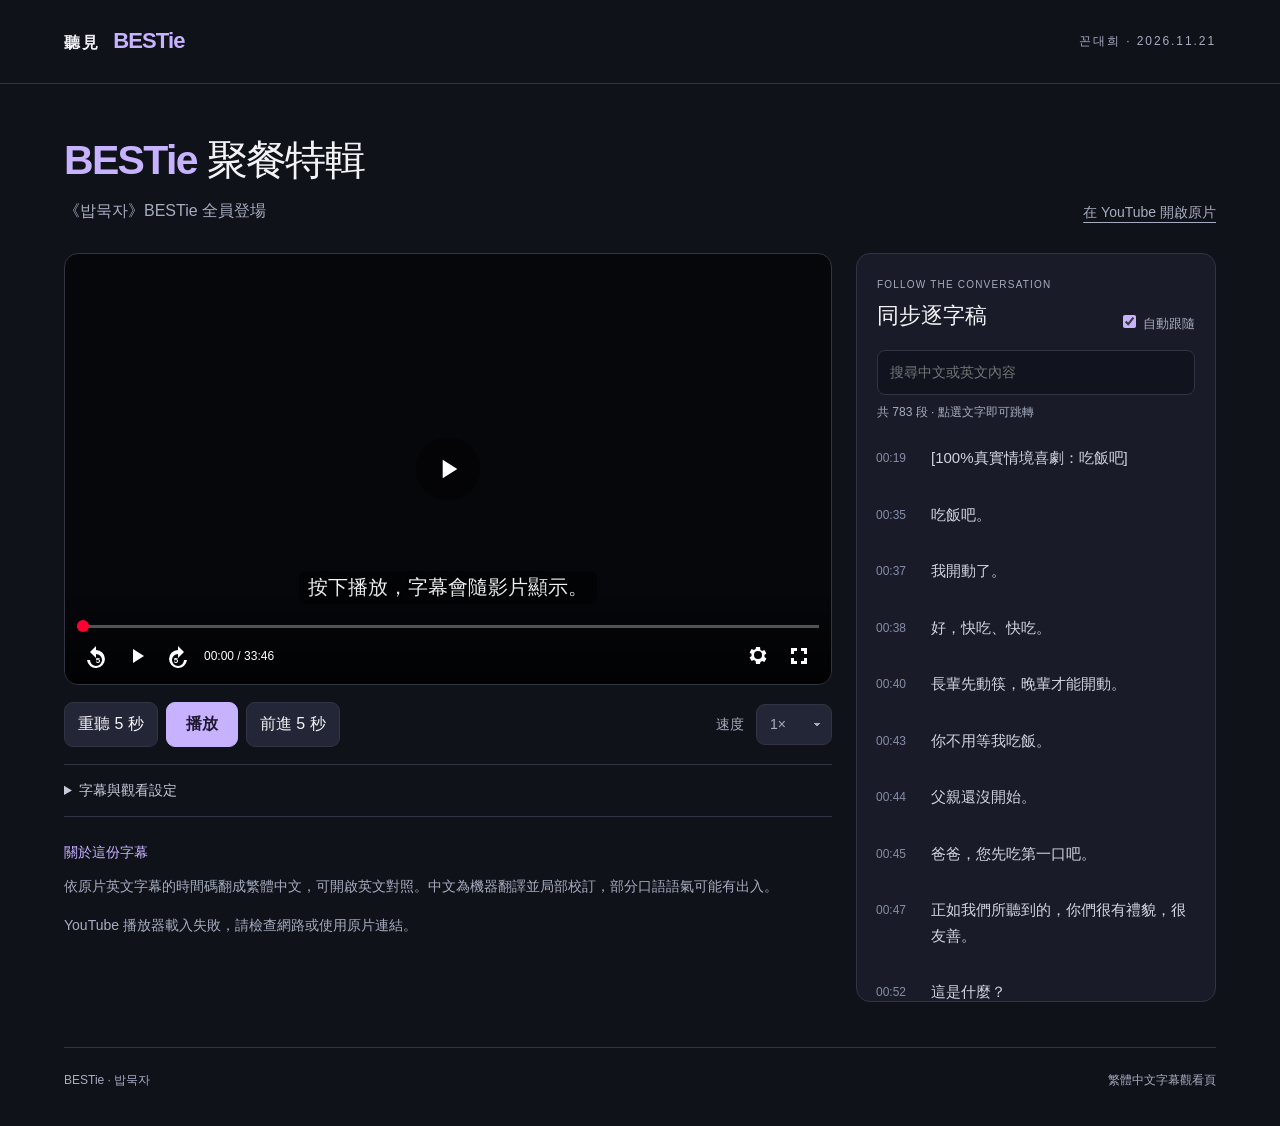
==== bestie-potluck/index.html @ 68d9f647 "Add Traditional Chinese subtitles for BESTie potluck episode" ====
<!doctype html>
<html lang="zh-Hant"><head><meta charset="utf-8"><meta name="viewport" content="width=device-width,initial-scale=1,viewport-fit=cover"><meta name="theme-color" content="#10121a"><link rel="icon" href="data:,"/><title>BESTie｜一起聽懂這次回歸</title><link rel="stylesheet" href="style.css?v=7"></head>
<body><header><a class="brand" href="./">聽見 <span>BESTie</span></a><span class="edition">꼰대희 · 2026.11.21</span></header><main><section class="intro"><div><div class="eyebrow"></div><h1><em>BESTie</em> 聚餐特輯</h1><p>《밥묵자》BESTie 全員登場</p></div><a class="original" href="https://www.youtube.com/watch?v=prw6wJGJroI" target="_blank" rel="noopener">在 YouTube 開啟原片</a></section><div class="layout"><section class="watch"><div id="stage"><div class="video-wrap"><div id="player"></div></div><div id="native-bar" hidden><span>在 YouTube 齒輪中選擇畫質</span><button id="close-native" type="button">返回自訂控制</button></div><div id="caption"><div id="zh">按下播放，字幕會隨影片顯示。</div><div id="ko" lang="en"></div></div><button id="viewer-surface" type="button" aria-label="點一下顯示或隱藏控制；左右雙擊倒退或快轉五秒"></button><div id="seek-feedback" aria-live="polite" aria-atomic="true"><span id="seek-arrows"></span><span id="seek-label"></span></div><div id="viewer-chrome"><button id="viewer-center-play" type="button" aria-label="播放"></button><div class="viewer-top"><button id="viewer-settings" type="button" aria-label="字幕設定" title="字幕設定" aria-expanded="false" aria-controls="viewer-panel">字幕設定</button><div id="viewer-panel" hidden><button id="open-native" type="button">YouTube 畫質設定</button><div class="stage-actions"><button id="smaller" type="button" aria-label="縮小字幕">A−</button><button id="larger" type="button" aria-label="放大字幕">A＋</button><button id="toggle-korean" type="button" aria-pressed="false">英文：關</button></div></div></div><div class="viewer-transport"><div class="viewer-progress"><input id="viewer-seek" type="range" min="0" max="2026" step="0.1" value="0" aria-label="影片播放進度"></div><div class="viewer-buttons"><div class="viewer-left"><button id="viewer-back" type="button" aria-label="倒轉五秒">−5 秒</button><button id="viewer-play" type="button">播放</button><button id="viewer-forward" type="button" aria-label="前進五秒">＋5 秒</button><span id="clock">00:00 / 33:46</span></div><button id="fullscreen" type="button">全螢幕</button></div></div></div></div><div class="toolbar"><div class="controls"><button id="back" type="button">重聽 5 秒</button><button id="play" type="button">播放</button><button id="forward" type="button">前進 5 秒</button></div><label>速度 <select id="speed"><option value="0.75">0.75×</option><option selected value="1">1×</option><option value="1.25">1.25×</option><option value="1.5">1.5×</option></select></label></div><details class="settings"><summary>字幕與觀看設定</summary><div class="settings-grid"><label>英文對照 <input id="bilingual" type="checkbox"></label><label>字幕大小 <input id="size" type="range" min="12" max="32" value="20"></label><label>字幕時間微調 <input id="offset" type="number" min="-30" max="30" step="0.1" value="0"> 秒</label><button id="download" type="button">下載中文字幕 SRT</button></div><p>正值讓字幕提早顯示，負值讓字幕延後。設定會保存在這台裝置。</p></details><div class="note"><span>關於這份字幕</span><p id="subtitle-note">依原片英文字幕的時間碼翻成繁體中文，可開啟英文對照。中文為機器翻譯並局部校訂，部分口語語氣可能有出入。</p></div><p id="status" role="status">正在載入播放器與字幕…</p></section><aside><div class="transcript-head"><div><div class="eyebrow">FOLLOW THE CONVERSATION</div><h2>同步逐字稿</h2></div><label class="follow"><input id="follow" type="checkbox" checked> 自動跟隨</label></div><input id="search" type="search" placeholder="搜尋中文或英文內容" aria-label="搜尋逐字稿"><div id="results" aria-live="polite"></div><div id="transcript"></div></aside></div><footer>BESTie · 밥묵자 <span>繁體中文字幕觀看頁</span></footer></main><script src="player-gestures.js?v=7"></script><script src="video-layout.js?v=7"></script><script src="app.js?v=7"></script></body></html>
---- bestie-potluck/style.css ----
:root{color-scheme:dark;--bg:#10121a;--surface:#191c28;--line:#303443;--muted:#a6adc0;--accent:#c7b2ff;--caption-size:25px}*{box-sizing:border-box}body{margin:0;background:var(--bg);color:#f3f3f7;font:16px/1.65 -apple-system,BlinkMacSystemFont,"Segoe UI",sans-serif;font-family:-apple-system,BlinkMacSystemFont,"Segoe UI",sans-serif}button,input,select{font:inherit}button,a,input,select,summary{touch-action:manipulation}button,select{border:1px solid var(--line);background:#232636;color:inherit;border-radius:9px;padding:8px 13px}button,summary{cursor:pointer}button:hover{background:#343047;border-color:#8873b7}button:focus-visible,a:focus-visible,input:focus-visible,summary:focus-visible{outline:2px solid var(--accent);outline-offset:4px}a{color:inherit}header{height:84px;border-bottom:1px solid var(--line);display:flex;align-items:center;justify-content:space-between;padding:0 5vw}.brand{text-decoration:none;font-weight:600;letter-spacing:.1em}.brand span{color:var(--accent);font-size:22px;letter-spacing:-.04em;margin-left:8px}.edition,.eyebrow{font-size:12px;letter-spacing:.16em;color:var(--muted)}main{max-width:1550px;padding:0 5vw;margin:auto}.intro{display:flex;align-items:end;justify-content:space-between;padding:42px 0 28px;gap:20px}h1{font-size:clamp(30px,3.2vw,48px);line-height:1.25;margin:9px 0 12px;font-weight:550;letter-spacing:-.04em}h1 em{font-style:normal;color:var(--accent)}.intro p{color:var(--muted);margin:0}.original{font-size:14px;color:var(--muted);text-underline-offset:5px;white-space:nowrap}.layout{display:grid;grid-template-columns:minmax(0,1fr) 360px;gap:24px;align-items:start}#stage{background:#06070b;border:1px solid var(--line);border-radius:14px;overflow:hidden;display:flex;flex-direction:column}.video-wrap{position:relative;aspect-ratio:16/9;width:100%;flex-shrink:0}.video-wrap iframe{width:100%;height:100%;border:0;position:absolute;inset:0}#caption{text-align:center;min-height:125px;display:flex;flex-direction:column;justify-content:center;padding:17px 25px;background:#080a11}#zh{font-size:var(--caption-size);line-height:1.55;font-weight:550;white-space:pre-line}#ko{font-size:16px;color:#b4b9cb;line-height:1.6;margin-top:6px;white-space:pre-line}.stage-footer{display:flex;justify-content:space-between;align-items:center;padding:8px 14px;border-top:1px solid #20232e;color:var(--muted);font-size:14px}.stage-footer button{font-size:14px;padding:4px 10px}.toolbar{display:flex;align-items:center;justify-content:space-between;gap:12px;padding:17px 0;flex-wrap:wrap}.controls{display:flex;gap:8px}#play{background:var(--accent);color:#211933;border-color:var(--accent);min-width:72px;font-weight:600}.toolbar label{font-size:14px;color:var(--muted)}select{margin-left:8px;appearance:none;padding-right:25px;background-image:linear-gradient(45deg,transparent 50%,#aaa 50%),linear-gradient(135deg,#aaa 50%,transparent 50%);background-position:calc(100% - 14px) 50%,calc(100% - 10px) 50%;background-size:4px 4px;background-repeat:no-repeat}.settings{border-block:1px solid var(--line);padding:14px 0;color:#c7ccdb}.settings summary{font-size:14px}.settings-grid{display:flex;flex-wrap:wrap;gap:18px;align-items:center;margin-top:20px}.settings-grid label{font-size:14px;display:flex;align-items:center;gap:7px}input{accent-color:var(--accent)}input[type=number]{width:80px;background:var(--surface);color:#fff;border:1px solid var(--line);padding:5px;border-radius:5px}input[type=range]{width:100px}.settings p,.note p{font-size:14px;color:var(--muted);line-height:1.9}.note{padding-top:22px}.note>span{font-size:14px;color:var(--accent)}.note p{margin:8px 0}.note+ p{font-size:14px;color:var(--muted)}aside{background:var(--surface);border:1px solid var(--line);border-radius:14px;overflow:hidden}.transcript-head{display:flex;align-items:end;justify-content:space-between;padding:23px 20px 16px;gap:8px}.transcript-head .eyebrow{font-size:10px;letter-spacing:.12em}h2{font-size:22px;margin:5px 0 0;font-weight:550}.follow{font-size:13px;white-space:nowrap;color:var(--muted)}#search{margin:0 20px;width:calc(100% - 40px);background:#11141e;border:1px solid var(--line);border-radius:8px;color:#fff;padding:10px 12px;font-size:14px}#results{font-size:12px;color:var(--muted);padding:8px 20px}#transcript{height:570px;overflow:auto;overscroll-behavior:contain;scroll-behavior:smooth;padding:0 9px 15px}.cue{display:grid;grid-template-columns:48px 1fr;text-align:left;gap:7px;width:100%;background:none;border:1px solid transparent;border-radius:8px;padding:13px 9px;margin-bottom:3px;color:#d0d4df;font-size:15px;line-height:1.7}.cue time{font-size:12px;color:#858da6;padding-top:3px;font-variant-numeric:tabular-nums}.cue.active{background:#302a46;border-color:#5e4c88;color:#fff}.cue.active time{color:var(--accent)}.cue small{display:block;font-size:13px;color:var(--muted);margin-top:5px}footer{border-top:1px solid var(--line);margin-top:45px;padding:23px 0 35px;font-size:12px;color:var(--muted);display:flex;justify-content:space-between}#stage:fullscreen{width:100vw;height:100dvh;border:0;border-radius:0;justify-content:center}.theater{position:fixed!important;inset:0;z-index:50;border-radius:0!important;justify-content:center;width:100vw;height:100dvh}#stage:fullscreen .video-wrap,.theater .video-wrap{max-height:calc(100dvh - 175px);flex-shrink:1}#stage:fullscreen #caption,.theater #caption{flex-shrink:0}#stage:fullscreen #zh,.theater #zh{font-size:clamp(22px,3vw,38px)}@media(min-width:1600px){#transcript{height:690px}}@media(max-width:1050px){.layout{grid-template-columns:minmax(0,1fr) 300px;gap:16px}main{padding:0 3vw}.transcript-head{flex-wrap:wrap}#caption{padding-inline:15px}}@media(max-width:800px){header{height:66px;padding:0 5vw}.edition{font-size:10px}.layout{grid-template-columns:1fr}.intro{padding-top:28px;display:block}.original{display:inline-block;margin-top:17px;font-size:12px}main{padding:0 4vw}#caption{min-height:120px}#zh{font-size:clamp(19px,5vw,var(--caption-size))}#ko{font-size:14px}.toolbar button{padding:8px 10px;font-size:14px}#transcript{height:420px}.transcript-head{flex-wrap:nowrap}footer{margin-top:28px}.eyebrow{font-size:10px}#stage:fullscreen .video-wrap,.theater .video-wrap{max-height:calc(100dvh - 150px)}#stage:fullscreen #caption,.theater #caption{min-height:95px;padding:10px 14px}.settings-grid{gap:16px}button{min-height:40px}}@media(prefers-reduced-motion:reduce){#transcript{scroll-behavior:auto}}
/* Compact overlay captions: the image keeps all available height. */
:root{--caption-size:20px}
#stage{position:relative}
#stage #caption{position:absolute;z-index:2;left:50%;bottom:62px;transform:translateX(-50%);width:max-content;max-width:90%;min-height:0;padding:5px 12px;background:rgba(0,0,0,.72);border-radius:6px;pointer-events:none;text-shadow:0 1px 3px #000}
#stage #zh{font-size:var(--caption-size);line-height:1.35;font-weight:550;white-space:normal;max-width:65ch;overflow-wrap:anywhere}
#stage #ko{font-size:calc(var(--caption-size)*.7);line-height:1.3;margin-top:3px;max-width:80ch;white-space:normal;color:#eee}
#ko[hidden]{display:none!important}
.stage-actions{display:flex;align-items:center;gap:6px}
.stage-actions button{min-height:34px;font-size:13px;padding:4px 9px}
#toggle-korean[aria-pressed=true]{border-color:var(--accent);color:var(--accent)}
#stage:fullscreen,.theater{position:fixed;inset:0;width:100%;height:100dvh;border:0;border-radius:0;background:#000;display:block}
#stage:fullscreen .video-wrap,.theater .video-wrap{position:absolute;inset:0;width:100%;height:100%;max-height:none;aspect-ratio:auto}
#stage:fullscreen #caption,.theater #caption{bottom:max(35px,env(safe-area-inset-bottom));min-height:0;max-width:88%;padding:5px 12px}
#stage:fullscreen #zh,.theater #zh{font-size:var(--caption-size)}
#stage:fullscreen .stage-footer,.theater .stage-footer{position:absolute;z-index:3;top:max(8px,env(safe-area-inset-top));right:max(8px,env(safe-area-inset-right));padding:0;border:0;background:rgba(0,0,0,.45);border-radius:8px}
#stage:fullscreen #clock,.theater #clock{display:none}
#stage:fullscreen .stage-actions button,.theater .stage-actions button{background:rgba(20,22,30,.65);color:#fff}
@media(max-width:600px){.stage-footer{padding:6px 8px;font-size:12px}.stage-actions{gap:4px}.stage-actions button{font-size:12px;padding:3px 7px;min-height:32px}#stage #caption{max-width:92%;bottom:54px;padding:4px 8px}#stage #zh{font-size:var(--caption-size)}#clock{font-size:11px}}
@media(orientation:landscape) and (max-height:600px) and (max-width:1200px){
 header,.intro{display:none}main{padding:0}.layout{display:block}#stage{height:100svh;border:0;border-radius:0;background:#000;display:block}
 #stage .video-wrap{position:absolute;inset:0;width:100%;height:100%;max-height:none;aspect-ratio:auto}
 #stage .stage-footer{position:absolute;z-index:3;top:max(6px,env(safe-area-inset-top));right:max(8px,env(safe-area-inset-right));padding:0;border:0;background:rgba(0,0,0,.4);border-radius:7px}
 #stage #clock{display:none}#stage .stage-actions button{min-height:30px;padding:3px 8px;font-size:12px;background:rgba(20,22,30,.65);color:#fff}
 #stage #caption{bottom:max(30px,env(safe-area-inset-bottom));min-height:0;max-width:86%;padding:3px 9px}
 #stage #zh{font-size:calc(var(--caption-size)*.85);line-height:1.3}#stage #ko{font-size:calc(var(--caption-size)*.65);margin-top:2px}
 .toolbar,.settings,.note,#status,aside{margin-left:16px;margin-right:16px}
}
/* One quiet viewer, with controls that disappear during playback. */
#stage{isolation:isolate}
.video-wrap iframe{pointer-events:none}
#viewer-surface{position:absolute;inset:0;width:100%;height:100%;z-index:1;border:0;border-radius:0;background:transparent;padding:0;cursor:default}
#viewer-surface:hover{background:transparent;border:0}
#viewer-surface:focus-visible{outline:2px solid var(--accent);outline-offset:-3px}
#viewer-chrome{position:absolute;inset:0;z-index:4;pointer-events:none;opacity:0;visibility:hidden;transition:opacity .18s,visibility .18s}
.controls-visible #viewer-chrome{opacity:1;visibility:visible}
.viewer-top{position:absolute;right:max(14px,env(safe-area-inset-right));top:max(12px,env(safe-area-inset-top));display:flex;align-items:flex-end;flex-direction:column;gap:8px;pointer-events:auto}
#viewer-settings,#viewer-panel{background:rgba(12,14,20,.8);border:1px solid #ffffff24;backdrop-filter:blur(10px);border-radius:10px}
#viewer-settings{font-size:13px;padding:7px 12px;min-height:36px}
#viewer-panel{padding:8px}
#viewer-panel[hidden]{display:none}
#viewer-panel button{min-height:36px;background:#ffffff0d;border-color:#ffffff20}
.viewer-transport{position:absolute;bottom:0;left:0;right:0;padding:30px max(18px,env(safe-area-inset-right)) max(12px,env(safe-area-inset-bottom)) max(18px,env(safe-area-inset-left));background:linear-gradient(transparent,rgba(0,0,0,.75));pointer-events:auto}
.viewer-progress{display:flex;align-items:center;gap:12px}
#clock{display:block!important;white-space:nowrap;color:#eee;font-size:12px;font-variant-numeric:tabular-nums}
#viewer-seek{flex:1;width:auto;min-width:50px;height:24px;margin:0;cursor:pointer;accent-color:#ddd}
.viewer-buttons{display:flex;align-items:center;justify-content:space-between;gap:12px;margin-top:2px}
.viewer-buttons>div{display:flex;gap:6px}
.viewer-buttons button{min-height:36px;background:#ffffff14;border:1px solid #ffffff1f;padding:5px 12px;font-size:13px}
#viewer-play{min-width:65px}
#stage #caption{bottom:16px;max-width:84%;padding:3px 9px;background:rgba(0,0,0,.62);transition:bottom .18s;z-index:2}
#stage.controls-visible #caption{bottom:92px}
#stage:fullscreen #caption,.theater #caption{bottom:max(16px,env(safe-area-inset-bottom))}
#stage.controls-visible:fullscreen #caption,#stage.controls-visible.theater #caption{bottom:92px}
body.focus-view{overflow:hidden;background:#000}
body.focus-view header,body.focus-view .intro,body.focus-view .watch>:not(#stage),body.focus-view aside,body.focus-view footer{display:none!important}
body.focus-view main{padding:0;max-width:none}
body.focus-view .layout{display:block}
body.focus-view #stage{position:fixed;inset:0;width:100%;height:100dvh;min-height:0;border:0;border-radius:0;z-index:50;display:block;background:#000}
body.focus-view #stage .video-wrap{position:absolute;inset:0;width:100%;height:100%;aspect-ratio:auto;max-height:none}
body.focus-view #stage #caption{bottom:max(12px,env(safe-area-inset-bottom));max-width:82%}
body.focus-view #stage.controls-visible #caption{bottom:88px}
body.focus-view #stage #zh{font-size:calc(var(--caption-size)*.85);line-height:1.3}
body.focus-view #stage #ko{font-size:calc(var(--caption-size)*.65);line-height:1.25}
@media(prefers-reduced-motion:reduce){#viewer-chrome,#stage #caption{transition:none}}
/* Familiar video controls: white glyphs, a red timeline, and touch seek feedback. */
#viewer-surface{touch-action:manipulation;-webkit-tap-highlight-color:transparent;user-select:none}
#viewer-chrome svg,#seek-feedback svg{display:block;width:24px;height:24px;fill:currentColor;pointer-events:none}
#viewer-center-play{position:absolute;left:50%;top:50%;transform:translate(-50%,-50%);width:64px;height:64px;min-height:0;padding:16px;border:0;border-radius:50%;background:rgba(0,0,0,.38);color:#fff;pointer-events:auto;display:grid;place-items:center}
#viewer-center-play svg{width:32px;height:32px}
#viewer-center-play:hover{background:rgba(0,0,0,.55)}
.viewer-transport{padding:32px max(12px,env(safe-area-inset-right)) max(8px,env(safe-area-inset-bottom)) max(12px,env(safe-area-inset-left))}
.viewer-progress{height:20px;gap:0}
#viewer-seek{--played:0%;--seek-red:#f03;height:20px;width:100%;padding:0;margin:0;appearance:none;-webkit-appearance:none;background:transparent;border:0;outline-offset:0;cursor:pointer;accent-color:var(--seek-red)}
#viewer-seek::-webkit-slider-runnable-track{height:3px;background:linear-gradient(to right,var(--seek-red) var(--played),#ffffff50 var(--played));border-radius:0}
#viewer-seek::-webkit-slider-thumb{-webkit-appearance:none;width:12px;height:12px;border-radius:50%;background:var(--seek-red);border:0;margin-top:-4.5px;box-shadow:none}
#viewer-seek::-moz-range-track{height:3px;background:#ffffff50}
#viewer-seek::-moz-range-progress{height:3px;background:var(--seek-red)}
#viewer-seek::-moz-range-thumb{width:12px;height:12px;border-radius:50%;background:var(--seek-red);border:0}
.viewer-buttons{margin-top:0;height:40px;gap:4px}
.viewer-buttons>div{gap:0;align-items:center}
.viewer-buttons button,#viewer-settings{border:0;background:transparent;border-radius:0;min-width:40px;width:40px;height:40px;min-height:40px;padding:8px;color:white;display:grid;place-items:center;box-shadow:none}
.viewer-buttons button:hover,#viewer-settings:hover{background:#ffffff18;border:0}
#viewer-play{min-width:40px}
#clock{font-family:Arial,sans-serif;font-size:12px;padding-left:7px;color:#fff}
.viewer-top{top:auto;bottom:max(8px,env(safe-area-inset-bottom));right:calc(max(12px,env(safe-area-inset-right)) + 42px);display:block;z-index:2}
#viewer-settings{backdrop-filter:none}
#viewer-panel{position:absolute;bottom:48px;right:0;width:max-content;max-width:calc(100vw - 28px);background:rgba(28,28,28,.96);border:0;border-radius:10px;padding:12px;box-shadow:0 8px 24px #0006}
#viewer-panel button{border-radius:6px}
#seek-feedback{position:absolute;top:50%;transform:translateY(-50%);z-index:3;width:38%;height:85%;border-radius:50%;display:flex;align-items:center;justify-content:center;flex-direction:column;gap:8px;opacity:0;pointer-events:none;color:#fff;background:rgba(255,255,255,.14)}
#seek-feedback[data-side=left]{left:-5%}
#seek-feedback[data-side=right]{right:-5%}
#seek-feedback svg{width:36px;height:36px}
#seek-feedback[data-side=left] svg{transform:rotate(180deg)}
#seek-label{font:500 14px/1.3 Arial,sans-serif;text-shadow:0 1px 3px #000}
#seek-feedback.flash{animation:seek-pulse .75s ease-out forwards}
@keyframes seek-pulse{0%{opacity:0}15%,65%{opacity:1}100%{opacity:0}}
#stage.controls-visible #caption,body.focus-view #stage.controls-visible #caption{bottom:80px}
body.theater-open{overflow:hidden}
@media(max-width:420px){.viewer-buttons button,#viewer-settings{min-width:36px;width:36px;padding:6px}.viewer-top{right:calc(max(12px,env(safe-area-inset-right)) + 38px)}#clock{font-size:11px;padding-left:3px}#viewer-center-play{width:58px;height:58px;padding:13px}}
@media(prefers-reduced-motion:reduce){#seek-feedback.flash{animation:none;opacity:1}}
/* Custom and native inputs are mutually exclusive, including focus and touch. */
#stage:not(.native-mode) .video-wrap,#stage:not(.native-mode) .video-wrap iframe{pointer-events:none!important;user-select:none;-webkit-user-select:none}
#viewer-surface{touch-action:none;-webkit-touch-callout:none;cursor:pointer}
#viewer-chrome button,#viewer-chrome input{touch-action:manipulation;-webkit-tap-highlight-color:transparent}
#open-native{display:block!important;width:100%;height:auto;min-height:40px;padding:9px 12px!important;text-align:left;margin-bottom:10px;background:#ffffff14!important;border:0!important;border-radius:6px!important;font-size:14px}
#native-bar[hidden]{display:none!important}
#native-bar{position:absolute;inset:0 0 auto;height:42px;padding:4px max(10px,env(safe-area-inset-right)) 4px max(10px,env(safe-area-inset-left));z-index:5;display:flex;align-items:center;justify-content:space-between;gap:10px;background:#141414;color:#ddd;font-size:12px}
#close-native{min-height:32px;font-size:12px;padding:4px 10px;background:#303030;border-color:#555;white-space:nowrap}
#stage.native-mode .video-wrap{position:absolute!important;inset:42px 0 0!important;width:100%!important;height:calc(100% - 42px)!important;aspect-ratio:auto!important;max-height:none!important;pointer-events:auto!important}
#stage.native-mode .video-wrap iframe{pointer-events:auto!important}
#stage.native-mode #viewer-surface,#stage.native-mode #viewer-chrome,#stage.native-mode #seek-feedback{display:none!important;pointer-events:none!important}
#stage.native-mode #caption{bottom:60px!important;max-width:82%;pointer-events:none!important}
#stage.native-mode{min-height:260px}
#stage.native-mode:not(:fullscreen):not(.theater){aspect-ratio:16/10}
body.focus-view #stage.native-mode{aspect-ratio:auto}
/* Keep the source at 16:9 inside the actual visible Safari viewport. */
body.focus-view #stage,#stage.theater{inset:auto!important;left:var(--viewport-left,0px);top:var(--viewport-top,0px);width:var(--viewport-width,100vw);height:var(--viewport-height,100dvh)}
#stage.fitted-video .video-wrap{position:absolute!important;inset:auto!important;left:var(--video-left)!important;top:var(--video-top)!important;width:var(--video-width)!important;height:var(--video-height)!important;max-height:none!important;aspect-ratio:16/9!important;transform:none!important}
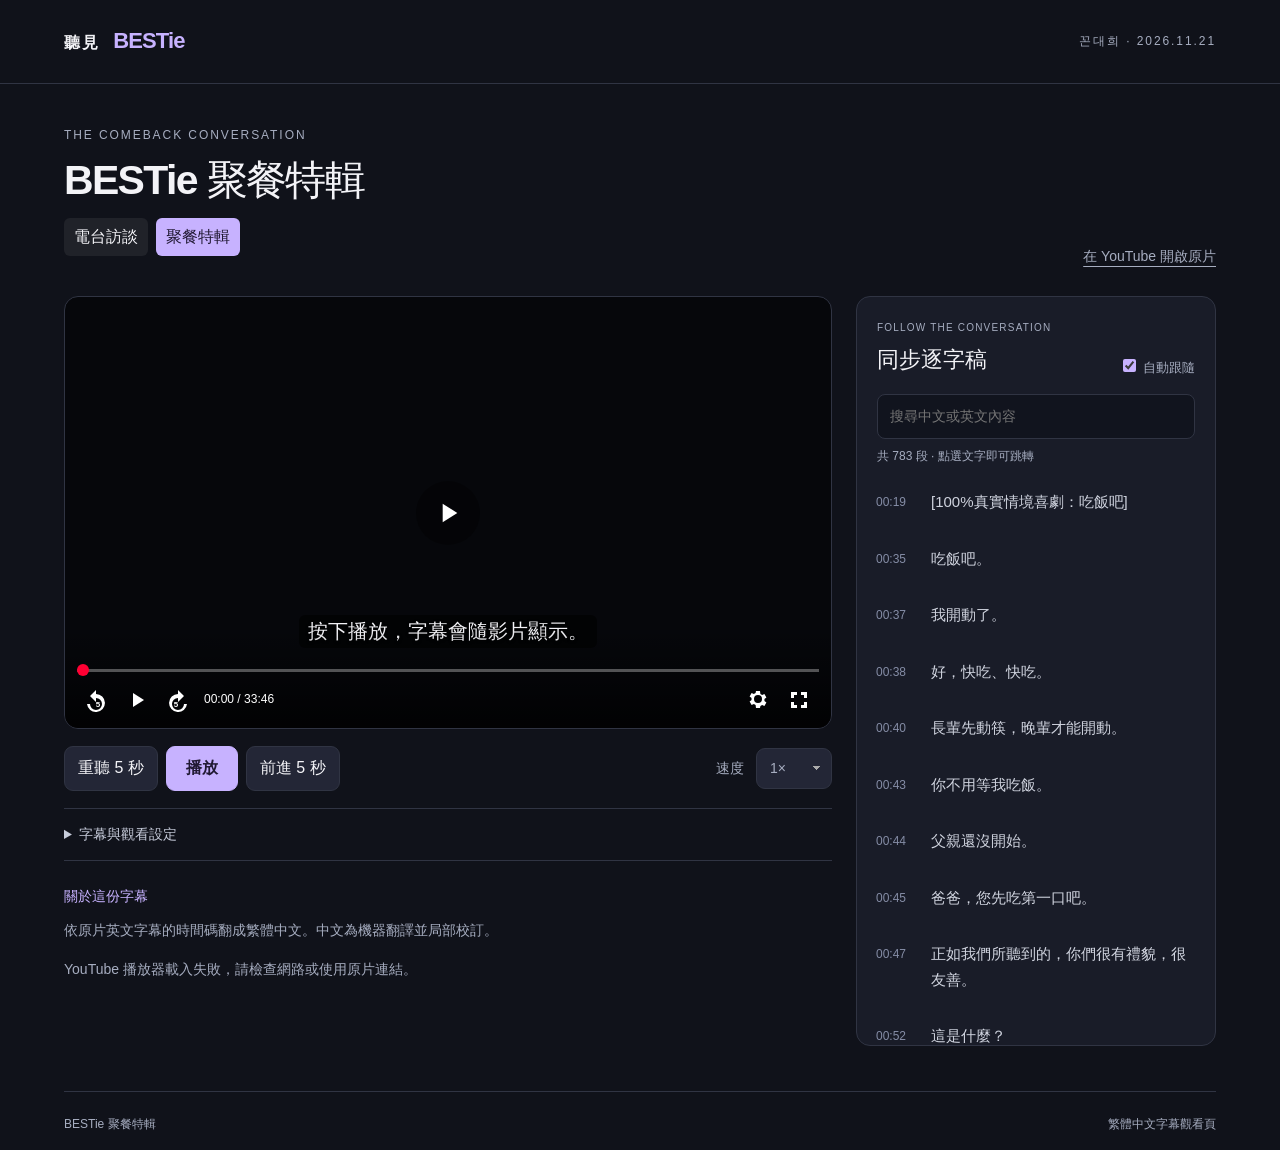
==== commit 72a69a2b: "Consolidate BESTie episodes into a shared viewer" ====
--- a/bestie-potluck/index.html
+++ b/bestie-potluck/index.html
@@ -1,3 +1,7 @@
 <!doctype html>
-<html lang="zh-Hant"><head><meta charset="utf-8"><meta name="viewport" content="width=device-width,initial-scale=1,viewport-fit=cover"><meta name="theme-color" content="#10121a"><link rel="icon" href="data:,"/><title>BESTie｜一起聽懂這次回歸</title><link rel="stylesheet" href="style.css?v=7"></head>
-<body><header><a class="brand" href="./">聽見 <span>BESTie</span></a><span class="edition">꼰대희 · 2026.11.21</span></header><main><section class="intro"><div><div class="eyebrow"></div><h1><em>BESTie</em> 聚餐特輯</h1><p>《밥묵자》BESTie 全員登場</p></div><a class="original" href="https://www.youtube.com/watch?v=prw6wJGJroI" target="_blank" rel="noopener">在 YouTube 開啟原片</a></section><div class="layout"><section class="watch"><div id="stage"><div class="video-wrap"><div id="player"></div></div><div id="native-bar" hidden><span>在 YouTube 齒輪中選擇畫質</span><button id="close-native" type="button">返回自訂控制</button></div><div id="caption"><div id="zh">按下播放，字幕會隨影片顯示。</div><div id="ko" lang="en"></div></div><button id="viewer-surface" type="button" aria-label="點一下顯示或隱藏控制；左右雙擊倒退或快轉五秒"></button><div id="seek-feedback" aria-live="polite" aria-atomic="true"><span id="seek-arrows"></span><span id="seek-label"></span></div><div id="viewer-chrome"><button id="viewer-center-play" type="button" aria-label="播放"></button><div class="viewer-top"><button id="viewer-settings" type="button" aria-label="字幕設定" title="字幕設定" aria-expanded="false" aria-controls="viewer-panel">字幕設定</button><div id="viewer-panel" hidden><button id="open-native" type="button">YouTube 畫質設定</button><div class="stage-actions"><button id="smaller" type="button" aria-label="縮小字幕">A−</button><button id="larger" type="button" aria-label="放大字幕">A＋</button><button id="toggle-korean" type="button" aria-pressed="false">英文：關</button></div></div></div><div class="viewer-transport"><div class="viewer-progress"><input id="viewer-seek" type="range" min="0" max="2026" step="0.1" value="0" aria-label="影片播放進度"></div><div class="viewer-buttons"><div class="viewer-left"><button id="viewer-back" type="button" aria-label="倒轉五秒">−5 秒</button><button id="viewer-play" type="button">播放</button><button id="viewer-forward" type="button" aria-label="前進五秒">＋5 秒</button><span id="clock">00:00 / 33:46</span></div><button id="fullscreen" type="button">全螢幕</button></div></div></div></div><div class="toolbar"><div class="controls"><button id="back" type="button">重聽 5 秒</button><button id="play" type="button">播放</button><button id="forward" type="button">前進 5 秒</button></div><label>速度 <select id="speed"><option value="0.75">0.75×</option><option selected value="1">1×</option><option value="1.25">1.25×</option><option value="1.5">1.5×</option></select></label></div><details class="settings"><summary>字幕與觀看設定</summary><div class="settings-grid"><label>英文對照 <input id="bilingual" type="checkbox"></label><label>字幕大小 <input id="size" type="range" min="12" max="32" value="20"></label><label>字幕時間微調 <input id="offset" type="number" min="-30" max="30" step="0.1" value="0"> 秒</label><button id="download" type="button">下載中文字幕 SRT</button></div><p>正值讓字幕提早顯示，負值讓字幕延後。設定會保存在這台裝置。</p></details><div class="note"><span>關於這份字幕</span><p id="subtitle-note">依原片英文字幕的時間碼翻成繁體中文，可開啟英文對照。中文為機器翻譯並局部校訂，部分口語語氣可能有出入。</p></div><p id="status" role="status">正在載入播放器與字幕…</p></section><aside><div class="transcript-head"><div><div class="eyebrow">FOLLOW THE CONVERSATION</div><h2>同步逐字稿</h2></div><label class="follow"><input id="follow" type="checkbox" checked> 自動跟隨</label></div><input id="search" type="search" placeholder="搜尋中文或英文內容" aria-label="搜尋逐字稿"><div id="results" aria-live="polite"></div><div id="transcript"></div></aside></div><footer>BESTie · 밥묵자 <span>繁體中文字幕觀看頁</span></footer></main><script src="player-gestures.js?v=7"></script><script src="video-layout.js?v=7"></script><script src="app.js?v=7"></script></body></html>
+<html lang="zh-Hant">
+<head><meta charset="utf-8"><title>BESTie 聚餐特輯</title>
+<meta http-equiv="refresh" content="0; url=../bestie/?episode=potluck">
+</head>
+<body><a href="../bestie/?episode=potluck">開啟 BESTie 聚餐特輯</a></body>
+</html>
